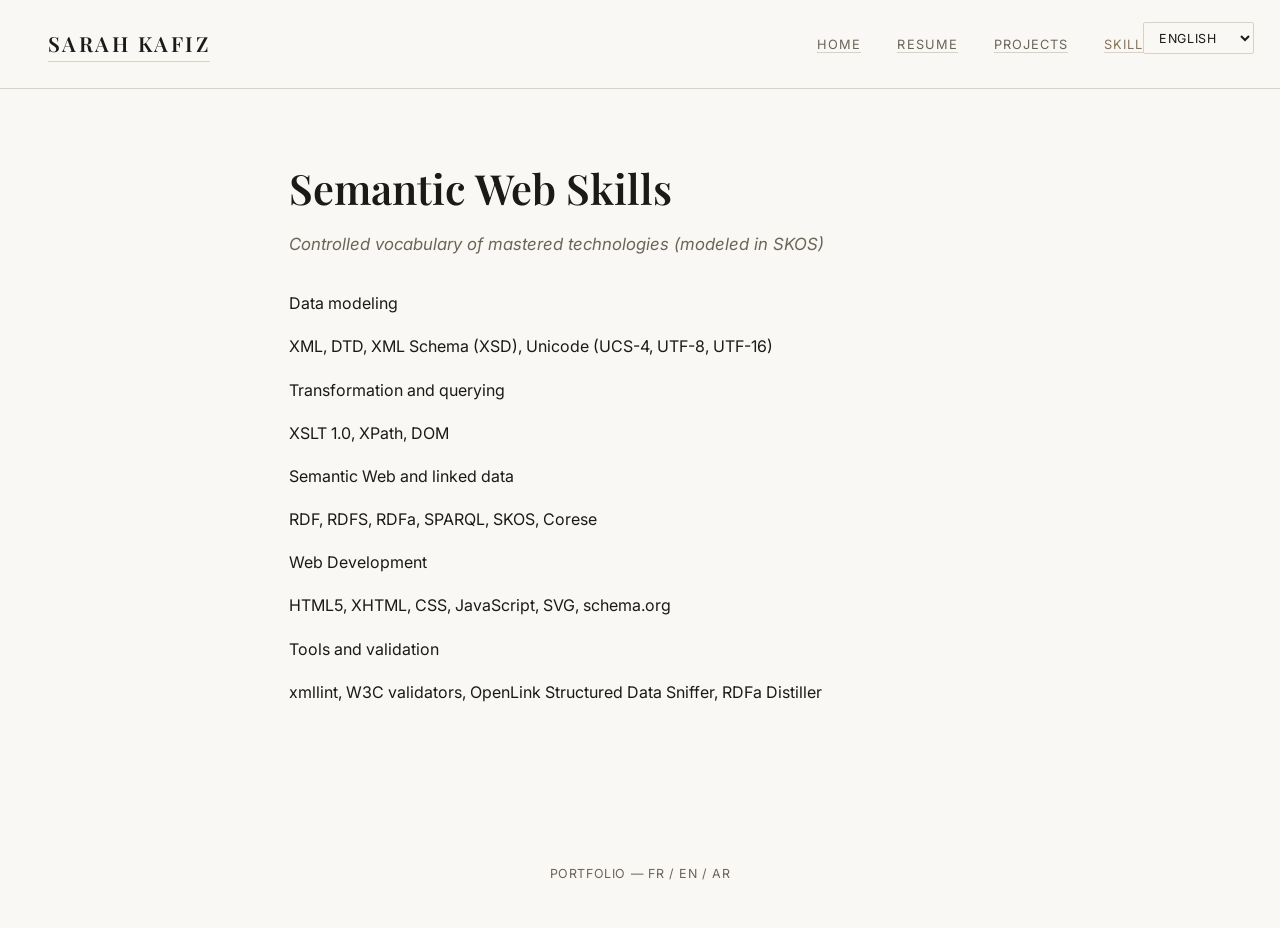
==== competences.html @ 3eac02f9 "Ajout de portfolio multilingue" ====
<!DOCTYPE html>
<html lang="fr"
      xmlns="http://www.w3.org/1999/xhtml"
      xmlns:dc="http://purl.org/dc/elements/1.1/"
      xmlns:foaf="http://xmlns.com/foaf/0.1/"
      xmlns:schema="https://schema.org/"
      xmlns:skos="http://www.w3.org/2004/02/skos/core#"
      prefix="dc: http://purl.org/dc/elements/1.1/
              foaf: http://xmlns.com/foaf/0.1/
              schema: https://schema.org/
              skos: http://www.w3.org/2004/02/skos/core#">
<head>
    <meta charset="UTF-8" />
    <title property="dc:title" data-i18n="competences_title_tag">Compétences techniques — Sarah KAFIZ</title>
    <meta property="dc:creator" content="PRENOM NOM" />
    <link rel="preconnect" href="https://fonts.googleapis.com" />
    <link href="https://fonts.googleapis.com/css2?family=Playfair+Display:wght@600;700&amp;family=Inter:wght@400;500&amp;display=swap" rel="stylesheet" />
    <link rel="stylesheet" href="assets/css/style.css" />
    <script src="assets/js/site.js" defer="defer"></script>
</head>
<body typeof="skos:Collection" resource="#competences-ws">

    <div id="lang-switcher">
        <select aria-label="Choisir la langue">
        <option value="fr">Français</option>
        <option value="en">English</option>
        <option value="ar">العربية</option>
        </select>
    </div>

    <header class="site-header">
        <a class="brand" href="index.html">Sarah KAFIZ</a>
        <nav class="main-nav">
        <a href="index.html" data-i18n="nav_accueil">Accueil</a>
        <a href="cv.html" data-i18n="nav_cv">CV</a>
        <a href="travaux.html" data-i18n="nav_travaux">Travaux</a>
        <a href="competences.html" class="current" data-i18n="nav_competences">Compétences</a>
        </nav>
    </header>

    <main>
        <div class="intro-block">
        <h1 property="skos:prefLabel" data-i18n="competences_h1">Compétences en Web sémantique</h1>
        <p class="subtitle" data-i18n="competences_subtitle">
            Vocabulaire contrôlé des technologies maîtrisées (modélisé en SKOS)
        </p>
        </div>

        <div class="grid-cases">

        <div class="case-item" typeof="skos:Concept" property="skos:member" resource="#cat-donnees">
            <span class="case-label" property="skos:prefLabel" data-i18n="cat_donnees_label">Modélisation des données</span>
            <p class="case-desc" property="skos:definition" data-i18n="cat_donnees_desc">
            XML, DTD, XML Schema (XSD), Unicode
            </p>
        </div>

        <div class="case-item" typeof="skos:Concept" property="skos:member" resource="#cat-transformation">
            <span class="case-label" property="skos:prefLabel" data-i18n="cat_transformation_label">Transformation et requêtes</span>
            <p class="case-desc" property="skos:definition" data-i18n="cat_transformation_desc">
            XSLT 1.0, XPath, DOM
            </p>
        </div>

        <div class="case-item" typeof="skos:Concept" property="skos:member" resource="#cat-semantique">
            <span class="case-label" property="skos:prefLabel" data-i18n="cat_semantique_label">Web sémantique et données liées</span>
            <p class="case-desc" property="skos:definition" data-i18n="cat_semantique_desc">
            RDF, RDFS, RDFa, SPARQL, SKOS, Corese
            </p>
        </div>

        <div class="case-item" typeof="skos:Concept" property="skos:member" resource="#cat-web">
            <span class="case-label" property="skos:prefLabel" data-i18n="cat_web_label">Développement Web</span>
            <p class="case-desc" property="skos:definition" data-i18n="cat_web_desc">
            HTML5, XHTML, CSS, JavaScript, SVG, schema.org
            </p>
        </div>

        <div class="case-item" typeof="skos:Concept" property="skos:member" resource="#cat-outils">
            <span class="case-label" property="skos:prefLabel" data-i18n="cat_outils_label">Outils et validation</span>
            <p class="case-desc" property="skos:definition" data-i18n="cat_outils_desc">
            xmllint, validateurs W3C, OpenLink Structured Data Sniffer
            </p>
        </div>

        </div>
    </main>

    <footer>
        <p data-i18n="footer_text">Portfolio — FR / EN / AR</p>
    </footer>

</body>
</html>
---- assets/css/style.css ----
/* ============================================================
   Portfolio de PRENOM NOM
   Style : épuré, élégant, fond clair, typographie soignée
   ============================================================ */

:root {
  --color-bg: #faf8f4;
  --color-text: #1a1a18;
  --color-text-dim: #6b6558;
  --color-accent: #8b7355;
  --color-line: #d8d2c4;
  --color-card: #ffffff;
}

* {
  box-sizing: border-box;
}

body {
  margin: 0;
  background: var(--color-bg);
  color: var(--color-text);
  font-family: "Inter", "Segoe UI", system-ui, -apple-system, sans-serif;
  line-height: 1.7;
  -webkit-font-smoothing: antialiased;
}

/* En-tête : nom en majuscules espacées, nav discrète */
header.site-header {
  display: flex;
  justify-content: space-between;
  align-items: center;
  padding: 1.6rem 8rem 1.6rem 3rem;
  border-bottom: 1px solid var(--color-line);
  flex-wrap: wrap;
  gap: 1rem;
}

header.site-header .brand {
  font-family: "Playfair Display", Georgia, serif;
  font-size: 1.3rem;
  letter-spacing: 0.12em;
  text-transform: uppercase;
  color: var(--color-text);
  text-decoration: none;
  font-weight: 600;
}

nav.main-nav a {
  color: var(--color-text-dim);
  text-decoration: none;
  margin-left: 2rem;
  font-size: 0.8rem;
  letter-spacing: 0.08em;
  text-transform: uppercase;
  transition: color 0.15s ease;
}

nav.main-nav a:hover,
nav.main-nav a.current {
  color: var(--color-accent);
}

/* Sélecteur de langue : liste déroulante, position fixe */
#lang-switcher {
  position: fixed;
  top: 1.4rem;
  right: 1.6rem;
  z-index: 999;
}

#lang-switcher select {
  border: 1px solid var(--color-line);
  background: var(--color-bg);
  font-family: "Inter", "Segoe UI", system-ui, sans-serif;
  font-size: 0.78rem;
  letter-spacing: 0.05em;
  text-transform: uppercase;
  color: var(--color-text);
  padding: 0.4rem 0.7rem;
  cursor: pointer;
  border-radius: 2px;
}

main {
  max-width: 760px;
  margin: 0 auto;
  padding: 4rem 1.8rem 5rem;
}

h1 {
  font-family: "Playfair Display", Georgia, serif;
  font-size: 2.6rem;
  font-weight: 600;
  margin: 0 0 0.4rem;
}

h2 {
  font-family: "Playfair Display", Georgia, serif;
  font-size: 1.1rem;
  letter-spacing: 0.14em;
  text-transform: uppercase;
  font-weight: 600;
  color: var(--color-accent);
  margin-top: 3.2rem;
  margin-bottom: 1.2rem;
  padding-bottom: 0.6rem;
  border-bottom: 1px solid var(--color-line);
}

.subtitle {
  color: var(--color-text-dim);
  font-size: 1.05rem;
  margin: 0 0 2rem;
  font-style: italic;
}

a {
  color: var(--color-accent);
  text-decoration: none;
  border-bottom: 1px solid var(--color-line);
}

footer {
  text-align: center;
  color: var(--color-text-dim);
  font-size: 0.78rem;
  letter-spacing: 0.05em;
  padding: 3rem 0 2rem;
  text-transform: uppercase;
}
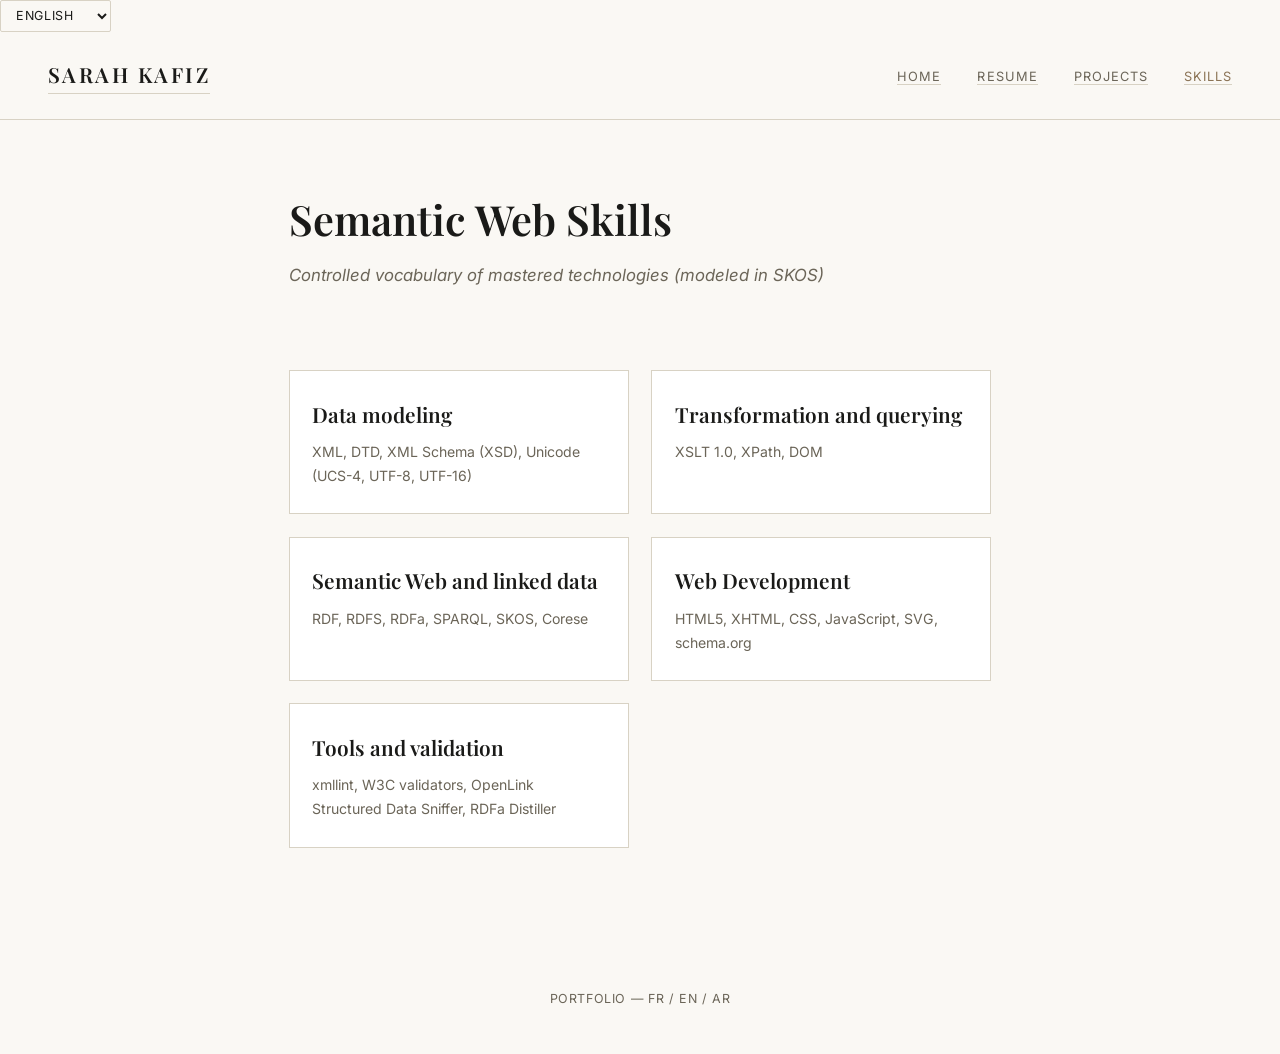
==== commit 10c43b0d: "Corrections des bugs de traductions" ====
--- a/competences.html
+++ b/competences.html
@@ -29,7 +29,7 @@
     </div>
 
     <header class="site-header">
-        <a class="brand" href="index.html">Sarah KAFIZ</a>
+        <a class="brand" href="index.html" data-i18n="home_name">Sarah KAFIZ</a>
         <nav class="main-nav">
         <a href="index.html" data-i18n="nav_accueil">Accueil</a>
         <a href="cv.html" data-i18n="nav_cv">CV</a>
--- a/assets/css/style.css
+++ b/assets/css/style.css
@@ -1,6 +1,5 @@
 /* ============================================================
-   Portfolio de PRENOM NOM
-   Style : épuré, élégant, fond clair, typographie soignée
+   Portfolio de Sarah KAFIZ 
    ============================================================ */
 
 :root {
@@ -25,12 +24,12 @@
   -webkit-font-smoothing: antialiased;
 }
 
-/* En-tête : nom en majuscules espacées, nav discrète */
+/* En-tête */
 header.site-header {
   display: flex;
   justify-content: space-between;
   align-items: center;
-  padding: 1.6rem 8rem 1.6rem 3rem;
+  padding: 1.6rem 3rem;
   border-bottom: 1px solid var(--color-line);
   flex-wrap: wrap;
   gap: 1rem;
@@ -44,6 +43,13 @@
   color: var(--color-text);
   text-decoration: none;
   font-weight: 600;
+}
+
+.header-right {
+  display: flex;
+  align-items: center;
+  gap: 2rem;
+  flex-wrap: wrap;
 }
 
 nav.main-nav a {
@@ -56,19 +62,16 @@
   transition: color 0.15s ease;
 }
 
+nav.main-nav a:first-child {
+  margin-left: 0;
+}
+
 nav.main-nav a:hover,
 nav.main-nav a.current {
   color: var(--color-accent);
 }
 
-/* Sélecteur de langue : liste déroulante, position fixe */
-#lang-switcher {
-  position: fixed;
-  top: 1.4rem;
-  right: 1.6rem;
-  z-index: 999;
-}
-
+/* Sélecteur de langue  */
 #lang-switcher select {
   border: 1px solid var(--color-line);
   background: var(--color-bg);
@@ -129,3 +132,188 @@
   padding: 3rem 0 2rem;
   text-transform: uppercase;
 }
+
+/* --------------------------------------------------------------
+   Bloc d'intro générique (accueil, etc.)
+   -------------------------------------------------------------- */
+.intro-block {
+  padding-bottom: 1.5rem;
+}
+
+.contact-line {
+  font-size: 0.92rem;
+  color: var(--color-text-dim);
+  margin-top: 1.2rem;
+}
+
+/* --------------------------------------------------------------
+   Vidéo
+   -------------------------------------------------------------- */
+.video-frame {
+  border: 1px solid var(--color-line);
+  padding: 0.5rem;
+  background: var(--color-card);
+}
+
+iframe.video-embed {
+  width: 100%;
+  aspect-ratio: 16 / 9;
+  display: block;
+  border: none;
+}
+
+.video-list {
+  display: flex;
+  flex-direction: column;
+  gap: 1.8rem;
+}
+
+.video-list .video-item-title {
+  font-weight: 600;
+  font-size: 0.92rem;
+  color: var(--color-text-dim);
+  margin: 0 0 0.5rem;
+}
+
+/* --------------------------------------------------------------
+   Grille de cases (modules, TP, projets)
+   -------------------------------------------------------------- */
+.grid-cases {
+  display: grid;
+  grid-template-columns: repeat(auto-fit, minmax(220px, 1fr));
+  gap: 1.4rem;
+  margin-top: 1.5rem;
+}
+
+.case-item {
+  display: block;
+  border: 1px solid var(--color-line);
+  padding: 1.6rem 1.4rem;
+  text-decoration: none;
+  color: var(--color-text);
+  background: var(--color-card);
+  transition: border-color 0.15s ease, transform 0.15s ease;
+}
+
+a.case-item:hover {
+  border-color: var(--color-accent);
+  transform: translateY(-2px);
+}
+
+.case-item .case-label {
+  font-family: "Playfair Display", Georgia, serif;
+  font-size: 1.3rem;
+  font-weight: 600;
+  display: block;
+  margin-bottom: 0.5rem;
+  border-bottom: none;
+}
+
+.case-item .case-desc {
+  font-size: 0.88rem;
+  color: var(--color-text-dim);
+  margin: 0;
+}
+
+.case-item.disabled {
+  opacity: 0.45;
+  cursor: default;
+}
+
+.case-item .case-status {
+  display: inline-block;
+  margin-top: 0.6rem;
+  font-size: 0.7rem;
+  letter-spacing: 0.08em;
+  text-transform: uppercase;
+  color: var(--color-accent);
+}
+
+/* --------------------------------------------------------------
+   Timeline : apparition progressive au scroll
+   -------------------------------------------------------------- */
+.timeline {
+  position: relative;
+  margin-top: 1.5rem;
+  padding-left: 2rem;
+  border-left: 1px solid var(--color-line);
+}
+
+.timeline-item {
+  position: relative;
+  padding-bottom: 2.6rem;
+  opacity: 0;
+  transform: translateY(16px);
+  transition: opacity 0.6s ease, transform 0.6s ease;
+}
+
+.timeline-item.visible {
+  opacity: 1;
+  transform: translateY(0);
+}
+
+.timeline-item::before {
+  content: "";
+  position: absolute;
+  left: -2.42rem;
+  top: 0.3rem;
+  width: 9px;
+  height: 9px;
+  border-radius: 50%;
+  background: var(--color-accent);
+}
+
+.timeline-item .timeline-date {
+  font-family: "Playfair Display", Georgia, serif;
+  font-size: 0.95rem;
+  color: var(--color-accent);
+  font-weight: 600;
+  letter-spacing: 0.04em;
+  margin: 0 0 0.3rem;
+}
+
+.timeline-item .timeline-title {
+  font-weight: 600;
+  margin: 0 0 0.3rem;
+  font-size: 1.05rem;
+}
+
+.timeline-item .timeline-desc {
+  color: var(--color-text-dim);
+  font-size: 0.92rem;
+  margin: 0;
+}
+
+/* --------------------------------------------------------------
+   Liste simple de cartes (compétences, langues, intérêts)
+   -------------------------------------------------------------- */
+.card-list p {
+  border-bottom: 1px solid var(--color-line);
+  padding: 0.7rem 0;
+  margin: 0;
+  font-size: 0.94rem;
+}
+
+.card-list p:last-child {
+  border-bottom: none;
+}
+
+/* --------------------------------------------------------------
+   RTL : adaptation pour l'arabe
+   -------------------------------------------------------------- */
+html[dir="rtl"] nav.main-nav a {
+  margin-left: 0;
+  margin-right: 2rem;
+}
+
+html[dir="rtl"] .timeline {
+  padding-left: 0;
+  padding-right: 2rem;
+  border-left: none;
+  border-right: 1px solid var(--color-line);
+}
+
+html[dir="rtl"] .timeline-item::before {
+  left: auto;
+  right: -2.42rem;
+}
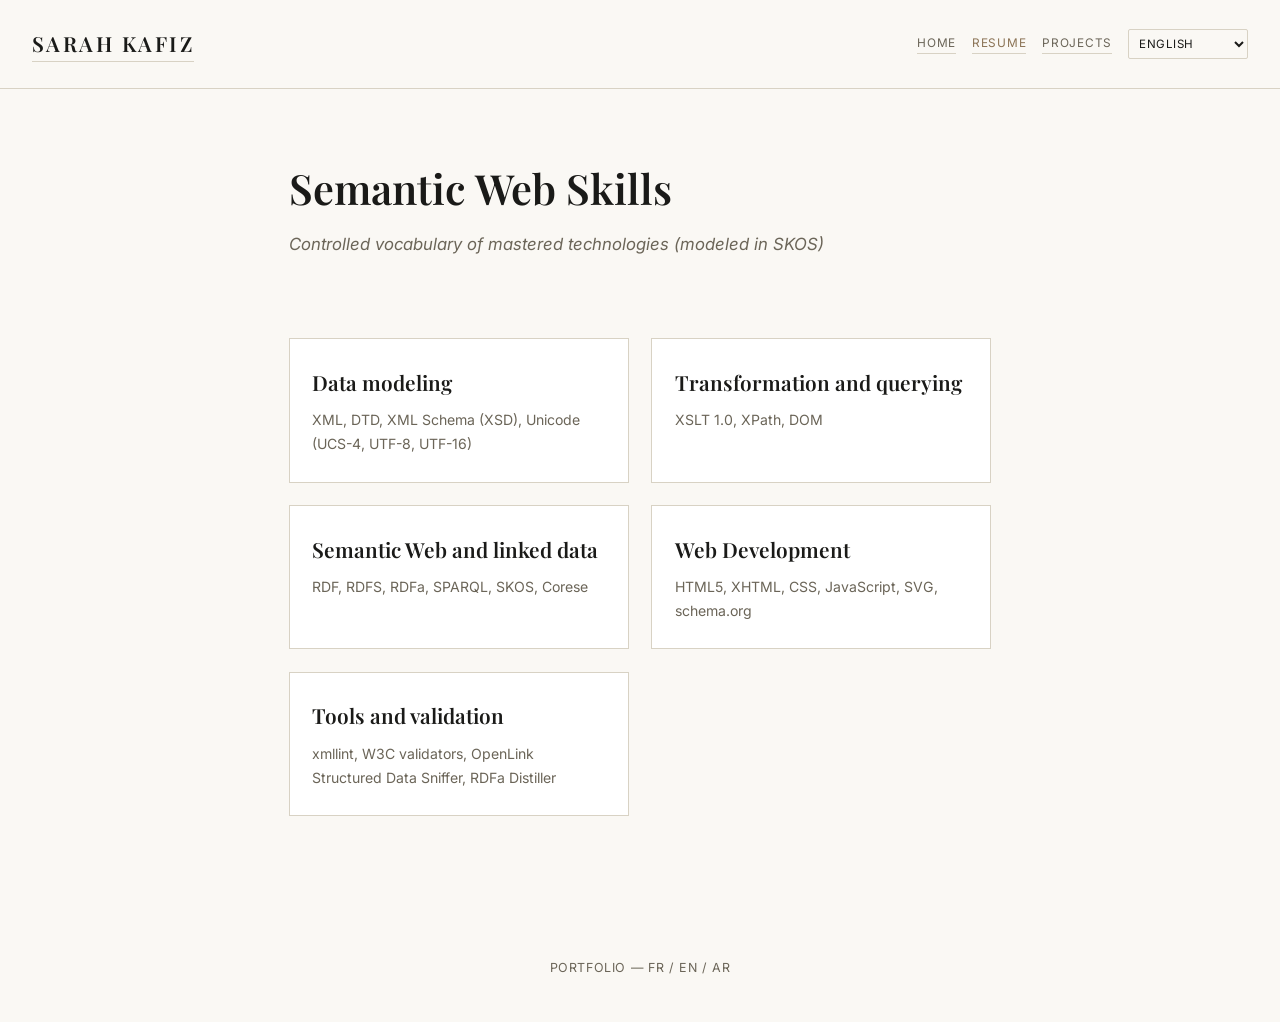
==== commit 7236601e: "hotfix4 : Refixer la position du sélécteur de langue" ====
--- a/competences.html
+++ b/competences.html
@@ -20,22 +20,22 @@
 </head>
 <body typeof="skos:Collection" resource="#competences-ws">
 
-    <div id="lang-switcher">
-        <select aria-label="Choisir la langue">
-        <option value="fr">Français</option>
-        <option value="en">English</option>
-        <option value="ar">العربية</option>
-        </select>
-    </div>
-
     <header class="site-header">
         <a class="brand" href="index.html" data-i18n="home_name">Sarah KAFIZ</a>
-        <nav class="main-nav">
-        <a href="index.html" data-i18n="nav_accueil">Accueil</a>
-        <a href="cv.html" data-i18n="nav_cv">CV</a>
-        <a href="travaux.html" data-i18n="nav_travaux">Travaux</a>
-        <a href="competences.html" class="current" data-i18n="nav_competences">Compétences</a>
-        </nav>
+        <div class="header-right">
+            <nav class="main-nav">
+                <a href="index.html" data-i18n="nav_accueil">Accueil</a>
+                <a href="cv.html" class="current" data-i18n="nav_cv">CV</a>
+                <a href="travaux.html" data-i18n="nav_travaux">Travaux</a>
+            </nav>
+            <div id="lang-switcher">
+                <select aria-label="Choisir la langue">
+                <option value="fr">Français</option>
+                <option value="en">English</option>
+                <option value="ar">العربية</option>
+                </select>
+            </div>
+        </div>
     </header>
 
     <main>
--- a/assets/css/style.css
+++ b/assets/css/style.css
@@ -25,14 +25,15 @@
 }
 
 /* En-tête */
+/* En-tête : nom en majuscules espacées, nav discrète */
 header.site-header {
   display: flex;
   justify-content: space-between;
   align-items: center;
-  padding: 1.6rem 3rem;
+  padding: 1.6rem 2rem;
   border-bottom: 1px solid var(--color-line);
-  flex-wrap: wrap;
-  gap: 1rem;
+  flex-wrap: nowrap;
+  gap: 0.8rem;
 }
 
 header.site-header .brand {
@@ -43,27 +44,32 @@
   color: var(--color-text);
   text-decoration: none;
   font-weight: 600;
+  flex-shrink: 0;
 }
 
 .header-right {
   display: flex;
   align-items: center;
-  gap: 2rem;
-  flex-wrap: wrap;
+  gap: 1rem;
+  flex-wrap: nowrap;
+  justify-content: flex-end;
+  min-width: 0;
+}
+
+nav.main-nav {
+  display: flex;
+  gap: 1rem;
+  min-width: 0;
 }
 
 nav.main-nav a {
   color: var(--color-text-dim);
   text-decoration: none;
-  margin-left: 2rem;
-  font-size: 0.8rem;
-  letter-spacing: 0.08em;
+  font-size: 0.74rem;
+  letter-spacing: 0.06em;
   text-transform: uppercase;
   transition: color 0.15s ease;
-}
-
-nav.main-nav a:first-child {
-  margin-left: 0;
+  white-space: nowrap;
 }
 
 nav.main-nav a:hover,
@@ -71,20 +77,25 @@
   color: var(--color-accent);
 }
 
-/* Sélecteur de langue  */
+/* Sélecteur de langue */
+#lang-switcher {
+  width: 7.5rem;
+  flex-shrink: 0;
+}
+
 #lang-switcher select {
+  width: 100%;
   border: 1px solid var(--color-line);
   background: var(--color-bg);
   font-family: "Inter", "Segoe UI", system-ui, sans-serif;
-  font-size: 0.78rem;
-  letter-spacing: 0.05em;
+  font-size: 0.72rem;
+  letter-spacing: 0.04em;
   text-transform: uppercase;
   color: var(--color-text);
-  padding: 0.4rem 0.7rem;
+  padding: 0.35rem 0.4rem;
   cursor: pointer;
   border-radius: 2px;
 }
-
 main {
   max-width: 760px;
   margin: 0 auto;
